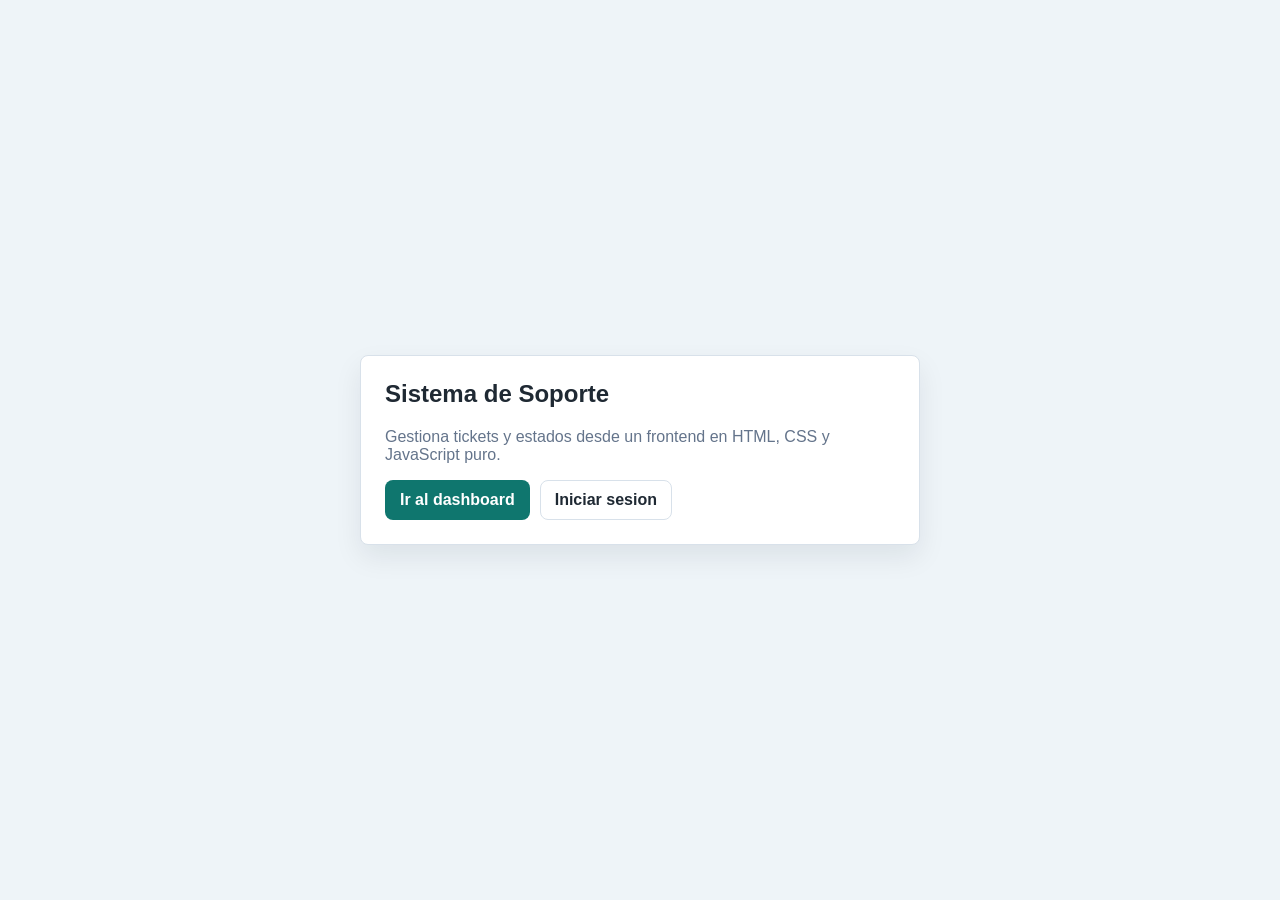
==== frontend/index.html @ 68940e79 "Changing the Project to an Object-Oriented Approach Changes are being made to refactor the project i" ====
<!DOCTYPE html>
<html lang="es">
<head>
    <meta charset="UTF-8">
    <meta name="viewport" content="width=device-width, initial-scale=1.0">
    <title>Sistema de Soporte</title>
    <link rel="stylesheet" href="css/styles.css">
</head>
<body>
    <main class="center-layout">
        <section class="panel compact">
            <h1>Sistema de Soporte</h1>
            <p class="muted">Gestiona tickets y estados desde un frontend en HTML, CSS y JavaScript puro.</p>
            <div class="actions">
                <a class="button primary" href="dashboard.html">Ir al dashboard</a>
                <a class="button secondary" href="login.html">Iniciar sesion</a>
            </div>
        </section>
    </main>
</body>
</html>
---- frontend/css/styles.css ----
:root {
    --bg: #eef4f8;
    --surface: #ffffff;
    --text: #1f2933;
    --muted: #64748b;
    --line: #d8e1ea;
    --primary: #0f766e;
    --primary-hover: #115e59;
    --danger: #b42318;
    --warning: #b7791f;
    --success: #15803d;
    --shadow: 0 12px 28px rgba(15, 23, 42, 0.08);
}

* {
    box-sizing: border-box;
}

body {
    margin: 0;
    min-height: 100vh;
    background: var(--bg);
    color: var(--text);
    font-family: Arial, Helvetica, sans-serif;
}

a {
    text-decoration: none;
}

h1,
h2,
p {
    margin-top: 0;
}

label {
    display: block;
    margin: 14px 0 6px;
    color: var(--text);
    font-weight: 700;
}

input,
textarea,
select {
    width: 100%;
    border: 1px solid var(--line);
    border-radius: 8px;
    padding: 11px 12px;
    color: var(--text);
    font: inherit;
}

textarea {
    resize: vertical;
}

.center-layout {
    display: grid;
    min-height: 100vh;
    place-items: center;
    padding: 24px;
}

.panel {
    background: var(--surface);
    border: 1px solid var(--line);
    border-radius: 8px;
    box-shadow: var(--shadow);
    padding: 24px;
}

.compact {
    max-width: 560px;
}

.auth-panel {
    width: min(390px, 100%);
}

.muted {
    color: var(--muted);
}

.topbar {
    display: flex;
    justify-content: space-between;
    gap: 16px;
    align-items: center;
    padding: 24px clamp(16px, 4vw, 40px);
    background: var(--surface);
    border-bottom: 1px solid var(--line);
}

.page-grid {
    display: grid;
    grid-template-columns: 380px 1fr;
    gap: 24px;
    padding: 24px clamp(16px, 4vw, 40px);
}

.actions,
.section-title {
    display: flex;
    gap: 10px;
    align-items: center;
    flex-wrap: wrap;
}

.section-title {
    justify-content: space-between;
    margin-bottom: 16px;
}

.toolbar-actions {
    display: flex;
    gap: 10px;
    align-items: center;
    flex-wrap: wrap;
}

.realtime-status {
    display: inline-flex;
    align-items: center;
    border-radius: 999px;
    padding: 6px 10px;
    font-size: 13px;
    font-weight: 700;
}

.realtime-status.online {
    background: #dcfce7;
    color: var(--success);
}

.realtime-status.offline {
    background: #fee4e2;
    color: var(--danger);
}

.section-title h2 {
    margin-bottom: 4px;
}

.button {
    display: inline-flex;
    align-items: center;
    justify-content: center;
    min-height: 40px;
    border: 1px solid transparent;
    border-radius: 8px;
    padding: 0 14px;
    cursor: pointer;
    font: inherit;
    font-weight: 700;
}

.button.primary {
    background: var(--primary);
    color: #ffffff;
}

.button.primary:hover {
    background: var(--primary-hover);
}

.button.secondary {
    background: #ffffff;
    border-color: var(--line);
    color: var(--text);
}

.button.danger {
    background: var(--danger);
    color: #ffffff;
}

.button.full {
    width: 100%;
    margin-top: 18px;
}

.invite-panel {
    border-top: 1px solid var(--line);
    margin-top: 24px;
    padding-top: 20px;
}

.invite-panel h3 {
    margin: 0 0 12px;
    font-size: 16px;
}

.invite-link {
    margin: 12px 0 0;
    overflow-wrap: anywhere;
    font-size: 13px;
}

.message {
    border-radius: 8px;
    margin-bottom: 14px;
    padding: 10px 12px;
}

.message.error {
    background: #fee4e2;
    color: var(--danger);
}

.message.success {
    background: #dcfce7;
    color: var(--success);
}

.hidden {
    display: none;
}

.table-panel {
    min-width: 0;
}

.table-wrap {
    overflow-x: auto;
}

.stats-row {
    display: grid;
    grid-template-columns: repeat(4, minmax(120px, 1fr));
    gap: 12px;
    margin-bottom: 18px;
}

.activity-panel {
    border-top: 1px solid var(--line);
    margin-top: 24px;
    padding-top: 20px;
}

.activity-panel h3 {
    margin: 0 0 12px;
    font-size: 16px;
}

.activity-list {
    display: grid;
    gap: 10px;
    margin: 0;
    padding: 0;
    list-style: none;
}

.activity-list li {
    display: flex;
    justify-content: space-between;
    gap: 12px;
    border: 1px solid var(--line);
    border-radius: 8px;
    background: #f8fafc;
    padding: 10px;
}

.activity-list small {
    color: var(--muted);
    white-space: nowrap;
}

.stat {
    border: 1px solid var(--line);
    border-radius: 8px;
    padding: 14px;
    background: #f8fafc;
}

.stat strong {
    display: block;
    margin-bottom: 4px;
    font-size: 24px;
}

.stat span {
    color: var(--muted);
    font-size: 13px;
}

table {
    width: 100%;
    border-collapse: collapse;
}

th,
td {
    border-bottom: 1px solid var(--line);
    padding: 12px;
    text-align: left;
    vertical-align: top;
}

th {
    color: var(--muted);
    font-size: 13px;
    text-transform: uppercase;
}

.badge {
    display: inline-flex;
    border-radius: 999px;
    padding: 4px 10px;
    font-size: 13px;
    font-weight: 700;
}

.badge.pendiente {
    background: #e2e8f0;
    color: #334155;
}

.badge.proceso {
    background: #fef3c7;
    color: var(--warning);
}

.badge.resuelto {
    background: #dcfce7;
    color: var(--success);
}

.row-actions {
    display: flex;
    gap: 8px;
    flex-wrap: wrap;
}

@media (max-width: 860px) {
    .topbar,
    .page-grid {
        display: block;
    }

    .topbar .button {
        margin-top: 14px;
    }

    .page-grid .panel + .panel {
        margin-top: 20px;
    }

    .stats-row {
        grid-template-columns: repeat(2, minmax(120px, 1fr));
    }
}
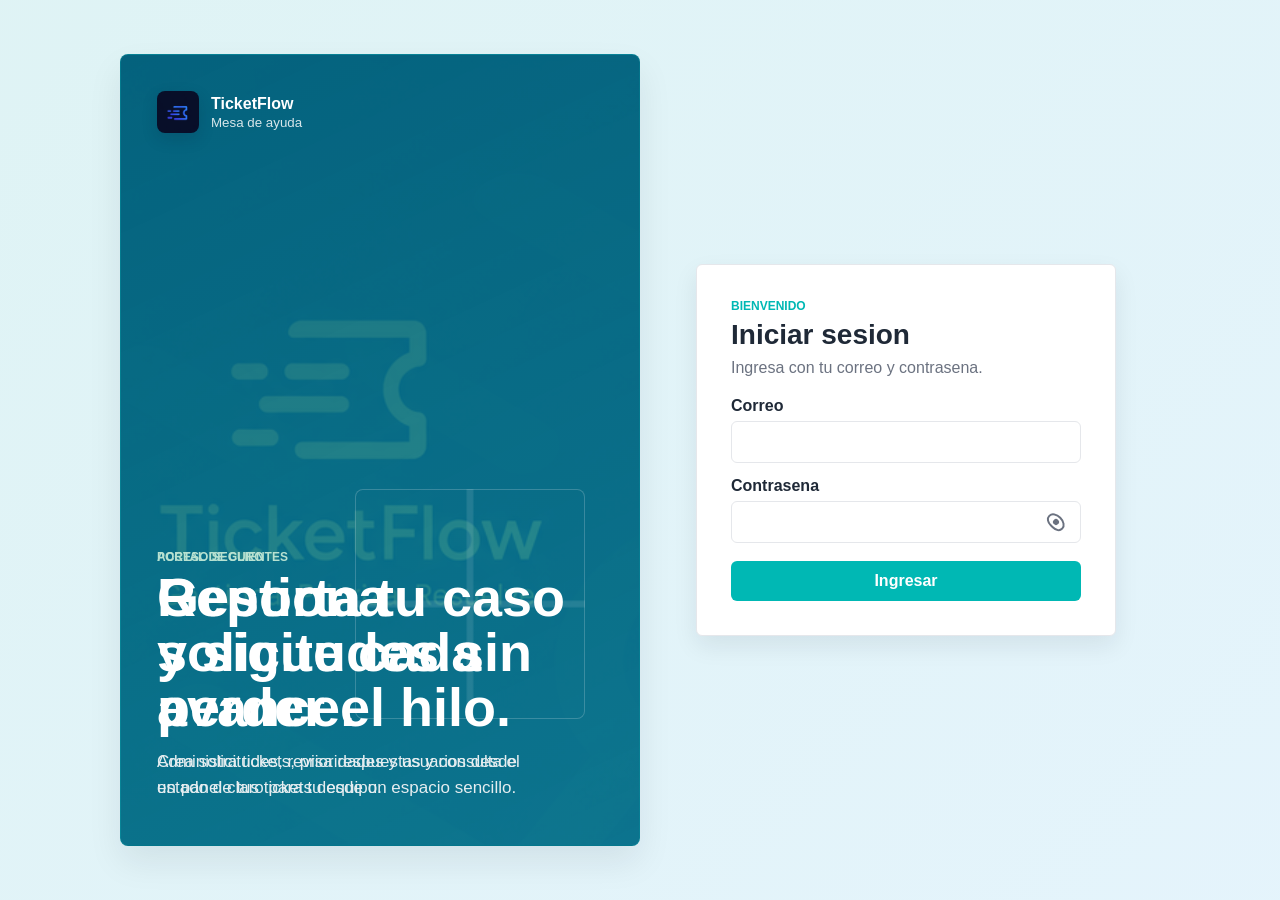
==== commit 80821db5: "actulización segunda version proyecto integrador cambios visuales y reestructuracion de funciones ge" ====
--- a/frontend/index.html
+++ b/frontend/index.html
@@ -3,19 +3,20 @@
 <head>
     <meta charset="UTF-8">
     <meta name="viewport" content="width=device-width, initial-scale=1.0">
+    <meta http-equiv="refresh" content="0; url=login.html">
     <title>Sistema de Soporte</title>
+    <link rel="icon" type="image/png" href="image/favicon_logo.png">
     <link rel="stylesheet" href="css/styles.css">
 </head>
 <body>
     <main class="center-layout">
         <section class="panel compact">
             <h1>Sistema de Soporte</h1>
-            <p class="muted">Gestiona tickets y estados desde un frontend en HTML, CSS y JavaScript puro.</p>
-            <div class="actions">
-                <a class="button primary" href="dashboard.html">Ir al dashboard</a>
-                <a class="button secondary" href="login.html">Iniciar sesion</a>
-            </div>
+            <p class="muted">Redirigiendo al inicio de sesion...</p>
         </section>
     </main>
+    <script>
+        window.location.replace("login.html");
+    </script>
 </body>
 </html>
--- a/frontend/css/styles.css
+++ b/frontend/css/styles.css
@@ -1,15 +1,27 @@
 :root {
-    --bg: #eef4f8;
-    --surface: #ffffff;
-    --text: #1f2933;
-    --muted: #64748b;
-    --line: #d8e1ea;
-    --primary: #0f766e;
-    --primary-hover: #115e59;
-    --danger: #b42318;
-    --warning: #b7791f;
-    --success: #15803d;
-    --shadow: 0 12px 28px rgba(15, 23, 42, 0.08);
+    --bg: #F8FAFC;
+    --sidebar: #007C7A;
+    --sidebar-dark: #005F73;
+    --sidebar-soft: #00B8B4;
+    --surface: #FFFFFF;
+    --surface-soft: #F8FAFC;
+    --text: #1F2937;
+    --muted: #6B7280;
+    --line: #E5E7EB;
+    --primary: #00B8B4;
+    --primary-hover: #00989A;
+    --danger: #EF4444;
+    --danger-hover: #D9363E;
+    --warning: #F59E0B;
+    --success: #22C55E;
+    --info: #38BDF8;
+    --case-path: #E6F7F7;
+    --row-hover: #F1F5F9;
+    --action: #FF4D4F;
+    --shadow: 0 10px 24px rgba(15, 23, 42, 0.08);
+    --shadow-hover: 0 16px 34px rgba(15, 23, 42, 0.08);
+    --motion-fast: 160ms ease;
+    --motion-medium: 260ms ease;
 }
 
 * {
@@ -24,6 +36,73 @@
     font-family: Arial, Helvetica, sans-serif;
 }
 
+.app-body {
+    display: grid;
+    grid-template-columns: 280px 1fr;
+    min-height: 100vh;
+    background: var(--bg);
+    transition: grid-template-columns var(--motion-medium);
+}
+
+.app-body.sidebar-collapsed {
+    grid-template-columns: 82px 1fr;
+}
+
+/* Animaciones generales: dan sensacion de respuesta sin depender de librerias externas. */
+@keyframes fade-up {
+    from {
+        opacity: 0;
+        transform: translateY(12px);
+    }
+
+    to {
+        opacity: 1;
+        transform: translateY(0);
+    }
+}
+
+@keyframes soft-pop {
+    0% {
+        opacity: 0;
+        transform: scale(0.98);
+    }
+
+    100% {
+        opacity: 1;
+        transform: scale(1);
+    }
+}
+
+@keyframes status-pulse {
+    0%,
+    100% {
+        box-shadow: 0 0 0 0 rgba(21, 128, 61, 0.24);
+    }
+
+    50% {
+        box-shadow: 0 0 0 6px rgba(21, 128, 61, 0);
+    }
+}
+
+@keyframes auth-copy-cycle {
+    0%,
+    42% {
+        opacity: 1;
+        transform: translateY(0);
+    }
+
+    48%,
+    92% {
+        opacity: 0;
+        transform: translateY(-10px);
+    }
+
+    100% {
+        opacity: 1;
+        transform: translateY(0);
+    }
+}
+
 a {
     text-decoration: none;
 }
@@ -46,10 +125,20 @@
 select {
     width: 100%;
     border: 1px solid var(--line);
-    border-radius: 8px;
+    border-radius: 6px;
     padding: 11px 12px;
+    background: var(--surface);
     color: var(--text);
     font: inherit;
+    transition: border-color var(--motion-fast), box-shadow var(--motion-fast), background var(--motion-fast);
+}
+
+input:focus,
+textarea:focus,
+select:focus {
+    border-color: var(--primary);
+    box-shadow: 0 0 0 3px rgba(0, 184, 180, 0.16);
+    outline: none;
 }
 
 textarea {
@@ -63,12 +152,177 @@
     padding: 24px;
 }
 
+.auth-body {
+    min-height: 100vh;
+    background:
+        linear-gradient(135deg, rgba(0, 184, 180, 0.10), rgba(56, 189, 248, 0.10)),
+        var(--bg);
+}
+
+.auth-layout {
+    display: grid;
+    grid-template-columns: minmax(320px, 520px) minmax(320px, 420px);
+    gap: clamp(22px, 5vw, 56px);
+    align-items: stretch;
+    width: min(1040px, calc(100% - 40px));
+    min-height: 100vh;
+    margin: 0 auto;
+    padding: clamp(24px, 6vh, 58px) 0;
+}
+
+.auth-hero {
+    position: relative;
+    display: flex;
+    min-height: 560px;
+    flex-direction: column;
+    justify-content: space-between;
+    overflow: hidden;
+    border: 1px solid rgba(0, 184, 180, 0.22);
+    border-radius: 8px;
+    background:
+        linear-gradient(155deg, rgba(0, 95, 115, 0.92), rgba(0, 124, 122, 0.82)),
+        url("../image/portada_mobile.png") center / cover,
+        repeating-linear-gradient(135deg, rgba(255, 255, 255, 0.10) 0 1px, transparent 1px 18px);
+    color: #ffffff;
+    padding: clamp(24px, 4vw, 36px);
+    box-shadow: var(--shadow-hover);
+    animation: fade-up var(--motion-medium) both;
+}
+
+.auth-hero::after {
+    content: "";
+    position: absolute;
+    right: clamp(18px, 5vw, 54px);
+    bottom: clamp(94px, 14vh, 128px);
+    width: min(230px, 44%);
+    aspect-ratio: 1;
+    border: 1px solid rgba(255, 255, 255, 0.22);
+    border-radius: 8px;
+    background:
+        linear-gradient(90deg, transparent 48%, rgba(255, 255, 255, 0.12) 49% 51%, transparent 52%),
+        linear-gradient(0deg, transparent 48%, rgba(255, 255, 255, 0.12) 49% 51%, transparent 52%);
+    opacity: 0.9;
+}
+
+.brand-logo {
+    display: block;
+    width: 42px;
+    height: 42px;
+    flex: 0 0 auto;
+    border-radius: 8px;
+    background: #ffffff;
+    object-fit: cover;
+    box-shadow: 0 6px 16px rgba(15, 23, 42, 0.16);
+}
+
+.auth-brand {
+    position: relative;
+    z-index: 1;
+    display: flex;
+    gap: 12px;
+    align-items: center;
+}
+
+.auth-brand .brand-mark {
+    background: #ffffff;
+    color: var(--primary);
+}
+
+.auth-brand strong,
+.auth-brand small {
+    display: block;
+}
+
+.auth-brand small {
+    margin-top: 2px;
+    color: #d7e6ea;
+}
+
+.auth-copy {
+    position: relative;
+    z-index: 1;
+    max-width: 440px;
+}
+
+.auth-copy-slider {
+    position: relative;
+    min-height: 250px;
+}
+
+.auth-copy-card {
+    position: absolute;
+    inset: 0;
+    display: flex;
+    flex-direction: column;
+    justify-content: center;
+    animation: auth-copy-cycle 9s ease-in-out infinite both;
+}
+
+.auth-copy-card:nth-child(2) {
+    animation-delay: -4.5s;
+}
+
+.auth-copy .eyebrow {
+    color: #b7e1d1;
+}
+
+.auth-copy h1 {
+    margin-bottom: 14px;
+    font-size: clamp(34px, 5vw, 54px);
+    line-height: 1.02;
+}
+
+.auth-copy p:not(.eyebrow) {
+    max-width: 380px;
+    color: #e5edf0;
+    font-size: 17px;
+    line-height: 1.55;
+}
+
+.auth-metrics {
+    position: relative;
+    z-index: 1;
+    display: grid;
+    grid-template-columns: repeat(3, minmax(0, 1fr));
+    gap: 10px;
+}
+
+.auth-metrics span {
+    min-width: 0;
+    border: 1px solid rgba(255, 255, 255, 0.18);
+    border-radius: 6px;
+    background: rgba(255, 255, 255, 0.08);
+    padding: 12px;
+}
+
+.auth-metrics strong,
+.auth-metrics small {
+    display: block;
+}
+
+.auth-metrics strong {
+    font-size: 20px;
+}
+
+.auth-metrics small {
+    margin-top: 4px;
+    color: #d7e6ea;
+    font-size: 12px;
+    line-height: 1.3;
+}
+
 .panel {
     background: var(--surface);
     border: 1px solid var(--line);
-    border-radius: 8px;
+    border-radius: 6px;
     box-shadow: var(--shadow);
     padding: 24px;
+    animation: fade-up var(--motion-medium) both;
+    transition: box-shadow var(--motion-medium), transform var(--motion-medium), border-color var(--motion-fast);
+}
+
+.panel:hover {
+    box-shadow: var(--shadow-hover);
 }
 
 .compact {
@@ -77,6 +331,21 @@
 
 .auth-panel {
     width: min(390px, 100%);
+}
+
+.auth-card {
+    align-self: center;
+    width: 100%;
+    padding: clamp(24px, 4vw, 34px);
+}
+
+.auth-card h2 {
+    margin-bottom: 8px;
+    font-size: 28px;
+}
+
+.auth-card form {
+    margin-top: 20px;
 }
 
 .muted {
@@ -93,6 +362,263 @@
     border-bottom: 1px solid var(--line);
 }
 
+.sidebar {
+    position: sticky;
+    top: 0;
+    display: flex;
+    flex-direction: column;
+    height: 100vh;
+    padding: 22px;
+    background: var(--sidebar);
+    color: #f8fafc;
+    animation: soft-pop var(--motion-medium) both;
+    transition: padding var(--motion-medium);
+}
+
+.brand-block {
+    display: flex;
+    gap: 12px;
+    align-items: center;
+    padding-bottom: 22px;
+    border-bottom: 1px solid rgba(255, 255, 255, 0.12);
+}
+
+.brand-copy {
+    min-width: 0;
+}
+
+.brand-block small {
+    display: block;
+    margin-top: 2px;
+    color: #b6c3cf;
+}
+
+.brand-mark {
+    display: grid;
+    width: 42px;
+    height: 42px;
+    place-items: center;
+    border-radius: 8px;
+    background: #f8fafc;
+    color: var(--sidebar);
+    font-weight: 800;
+}
+
+.sidebar-nav {
+    display: grid;
+    gap: 8px;
+    margin-top: 24px;
+}
+
+.nav-item {
+    display: flex;
+    align-items: center;
+    gap: 10px;
+    width: 100%;
+    border: 0;
+    border-radius: 8px;
+    padding: 12px 14px;
+    background: transparent;
+    color: #dce5ed;
+    cursor: pointer;
+    font: inherit;
+    font-weight: 700;
+    text-align: left;
+    transition: background var(--motion-fast), color var(--motion-fast), transform var(--motion-fast);
+}
+
+.nav-icon {
+    display: grid;
+    width: 22px;
+    min-width: 22px;
+    height: 22px;
+    place-items: center;
+    font-size: 18px;
+    line-height: 1;
+}
+
+.nav-label {
+    min-width: 0;
+    overflow: hidden;
+    text-overflow: ellipsis;
+    white-space: nowrap;
+}
+
+.sidebar-toggle {
+    display: grid;
+    width: 30px;
+    height: 30px;
+    place-items: center;
+    border: 1px solid rgba(255, 255, 255, 0.2);
+    border-radius: 6px;
+    margin-left: auto;
+    background: rgba(255, 255, 255, 0.08);
+    color: #ffffff;
+    cursor: pointer;
+    font: inherit;
+    font-size: 20px;
+    line-height: 1;
+    transition: background var(--motion-fast), transform var(--motion-fast);
+}
+
+.sidebar-toggle:hover {
+    background: rgba(255, 255, 255, 0.16);
+    transform: translateY(-1px);
+}
+
+.nav-item:hover,
+.nav-item.active {
+    background: var(--sidebar-soft);
+    color: #ffffff;
+}
+
+.nav-item:hover {
+    transform: translateX(3px);
+}
+
+.sidebar-footer {
+    display: grid;
+    gap: 12px;
+    margin-top: auto;
+}
+
+.app-body.sidebar-collapsed .sidebar {
+    padding: 18px 14px;
+}
+
+.app-body.sidebar-collapsed .brand-block {
+    justify-content: center;
+}
+
+.app-body.sidebar-collapsed .brand-copy,
+.app-body.sidebar-collapsed .nav-label,
+.app-body.sidebar-collapsed .realtime-status {
+    display: none;
+}
+
+.app-body.sidebar-collapsed .brand-logo {
+    width: 38px;
+    height: 38px;
+}
+
+.app-body.sidebar-collapsed .sidebar-toggle {
+    position: absolute;
+    top: 58px;
+    right: -13px;
+    background: var(--sidebar-dark);
+}
+
+.app-body.sidebar-collapsed .nav-item,
+.app-body.sidebar-collapsed .sidebar .button.secondary {
+    justify-content: center;
+    padding-inline: 0;
+}
+
+.app-body.sidebar-collapsed .sidebar-nav {
+    margin-top: 28px;
+}
+
+.workspace {
+    min-width: 0;
+    padding: 24px clamp(18px, 4vw, 40px);
+    animation: fade-up 320ms ease both;
+}
+
+.workspace-header {
+    display: flex;
+    justify-content: space-between;
+    gap: 18px;
+    align-items: flex-start;
+    margin-bottom: 24px;
+}
+
+.header-actions {
+    display: flex;
+    gap: 12px;
+    align-items: center;
+    flex-wrap: wrap;
+    justify-content: flex-end;
+}
+
+.session-chip {
+    display: flex;
+    gap: 10px;
+    align-items: center;
+    min-height: 44px;
+    border: 1px solid var(--line);
+    border-radius: 6px;
+    background: var(--surface);
+    padding: 6px 10px 6px 6px;
+    box-shadow: 0 6px 16px rgba(15, 23, 42, 0.08);
+}
+
+.session-chip strong,
+.session-chip small {
+    display: block;
+}
+
+.session-chip strong {
+    max-width: 170px;
+    overflow: hidden;
+    font-size: 13px;
+    text-overflow: ellipsis;
+    white-space: nowrap;
+}
+
+.session-chip small {
+    color: var(--muted);
+    font-size: 12px;
+}
+
+.session-avatar,
+.session-photo {
+    width: 34px;
+    height: 34px;
+    flex: 0 0 auto;
+    border-radius: 6px;
+}
+
+.session-avatar {
+    display: grid;
+    place-items: center;
+    background: var(--primary);
+    color: #ffffff;
+    font-weight: 800;
+}
+
+.session-photo {
+    display: block;
+    object-fit: cover;
+}
+
+.eyebrow {
+    margin-bottom: 6px;
+    color: var(--primary);
+    font-size: 12px;
+    font-weight: 800;
+    text-transform: uppercase;
+}
+
+.module-view {
+    display: none;
+}
+
+.module-view.active {
+    display: block;
+    animation: fade-up var(--motion-medium) both;
+}
+
+.split-layout {
+    display: grid;
+    grid-template-columns: minmax(360px, 520px) 1fr;
+    gap: 24px;
+    align-items: start;
+}
+
+.create-layout {
+    grid-template-columns: minmax(420px, 640px) minmax(280px, 1fr);
+}
+
 .page-grid {
     display: grid;
     grid-template-columns: 380px 1fr;
@@ -118,6 +644,23 @@
     gap: 10px;
     align-items: center;
     flex-wrap: wrap;
+}
+
+.support-search {
+    width: min(360px, 100%);
+}
+
+.support-search input {
+    min-height: 42px;
+}
+
+.sr-only {
+    position: absolute;
+    width: 1px;
+    height: 1px;
+    overflow: hidden;
+    clip: rect(0, 0, 0, 0);
+    white-space: nowrap;
 }
 
 .realtime-status {
@@ -127,15 +670,17 @@
     padding: 6px 10px;
     font-size: 13px;
     font-weight: 700;
+    transition: background var(--motion-fast), color var(--motion-fast), transform var(--motion-fast);
 }
 
 .realtime-status.online {
-    background: #dcfce7;
+    background: #DCFCE7;
     color: var(--success);
+    animation: status-pulse 1.8s ease-in-out infinite;
 }
 
 .realtime-status.offline {
-    background: #fee4e2;
+    background: #FEE2E2;
     color: var(--danger);
 }
 
@@ -154,6 +699,29 @@
     cursor: pointer;
     font: inherit;
     font-weight: 700;
+    transition: background var(--motion-fast), border-color var(--motion-fast), color var(--motion-fast), transform var(--motion-fast), box-shadow var(--motion-fast);
+}
+
+.button:hover {
+    transform: translateY(-1px);
+    box-shadow: 0 8px 18px rgba(15, 23, 42, 0.12);
+}
+
+.button:disabled {
+    cursor: not-allowed;
+    opacity: 0.58;
+    transform: none;
+    box-shadow: none;
+}
+
+.button:active {
+    transform: translateY(0);
+    box-shadow: none;
+}
+
+.button:focus-visible {
+    outline: 3px solid rgba(0, 184, 180, 0.28);
+    outline-offset: 2px;
 }
 
 .button.primary {
@@ -166,9 +734,15 @@
 }
 
 .button.secondary {
-    background: #ffffff;
+    background: var(--surface);
     border-color: var(--line);
     color: var(--text);
+}
+
+.sidebar .button.secondary {
+    background: transparent;
+    border-color: rgba(255, 255, 255, 0.18);
+    color: #f8fafc;
 }
 
 .button.danger {
@@ -176,15 +750,28 @@
     color: #ffffff;
 }
 
+.button.danger:hover {
+    background: var(--danger-hover);
+}
+
+#reload-button {
+    background: var(--action);
+    border-color: var(--action);
+    color: #ffffff;
+}
+
+#reload-button:hover {
+    background: var(--danger-hover);
+    border-color: var(--danger-hover);
+}
+
 .button.full {
     width: 100%;
     margin-top: 18px;
 }
 
 .invite-panel {
-    border-top: 1px solid var(--line);
-    margin-top: 24px;
-    padding-top: 20px;
+    max-width: 560px;
 }
 
 .invite-panel h3 {
@@ -198,10 +785,66 @@
     font-size: 13px;
 }
 
+.users-layout {
+    display: grid;
+    grid-template-columns: minmax(280px, 380px) minmax(0, 1fr);
+    gap: 24px;
+    align-items: start;
+}
+
+.user-invite-card {
+    position: sticky;
+    top: 24px;
+}
+
+.users-panel {
+    min-width: 0;
+}
+
+.user-cell {
+    display: flex;
+    gap: 12px;
+    align-items: center;
+}
+
+.user-cell strong,
+.user-cell span {
+    display: block;
+}
+
+.mini-avatar,
+.mini-photo {
+    display: grid;
+    width: 38px;
+    height: 38px;
+    flex: 0 0 auto;
+    border-radius: 6px;
+}
+
+.mini-avatar {
+    place-items: center;
+    background: var(--case-path);
+    color: var(--primary);
+    font-weight: 800;
+}
+
+.mini-photo {
+    display: block;
+    object-fit: cover;
+}
+
+.user-note {
+    display: block;
+    margin-top: 8px;
+    font-size: 12px;
+    font-weight: 700;
+}
+
 .message {
     border-radius: 8px;
     margin-bottom: 14px;
     padding: 10px 12px;
+    animation: soft-pop var(--motion-medium) both;
 }
 
 .message.error {
@@ -224,6 +867,28 @@
 
 .table-wrap {
     overflow-x: auto;
+}
+
+.reports-summary {
+    display: grid;
+    grid-template-columns: repeat(5, minmax(120px, 1fr));
+    gap: 10px;
+    margin: 2px 0 16px;
+}
+
+.reports-summary span {
+    border: 1px solid var(--line);
+    border-radius: 6px;
+    background: var(--surface-soft);
+    padding: 10px 12px;
+    color: var(--muted);
+    font-size: 13px;
+}
+
+.reports-summary strong {
+    display: block;
+    color: var(--text);
+    font-size: 20px;
 }
 
 .stats-row {
@@ -237,6 +902,205 @@
     border-top: 1px solid var(--line);
     margin-top: 24px;
     padding-top: 20px;
+}
+
+.activity-card {
+    min-height: 280px;
+}
+
+.create-panel {
+    position: relative;
+    overflow: hidden;
+}
+
+.create-panel::before {
+    content: "";
+    position: absolute;
+    top: 0;
+    left: 0;
+    width: 100%;
+    height: 5px;
+    background: linear-gradient(90deg, var(--primary), var(--info), var(--success));
+}
+
+.create-hero {
+    display: flex;
+    justify-content: space-between;
+    gap: 18px;
+    align-items: flex-start;
+    margin-bottom: 18px;
+}
+
+.create-hero h2 {
+    margin-bottom: 6px;
+}
+
+.create-counter {
+    display: grid;
+    min-width: 46px;
+    height: 46px;
+    place-items: center;
+    border: 1px solid rgba(0, 184, 180, 0.24);
+    border-radius: 999px;
+    background: var(--case-path);
+    color: var(--primary);
+    font-weight: 800;
+}
+
+.create-steps {
+    display: grid;
+    grid-template-columns: repeat(2, minmax(0, 1fr));
+    gap: 10px;
+    margin-bottom: 20px;
+}
+
+.create-step {
+    position: relative;
+    border: 1px solid var(--line);
+    border-radius: 6px;
+    padding: 10px 12px 10px 34px;
+    background: var(--surface-soft);
+    color: var(--muted);
+    font-size: 13px;
+    font-weight: 800;
+    transition: background var(--motion-fast), border-color var(--motion-fast), color var(--motion-fast), transform var(--motion-fast);
+}
+
+.create-step::before {
+    content: "";
+    position: absolute;
+    top: 50%;
+    left: 12px;
+    width: 10px;
+    height: 10px;
+    border: 2px solid currentColor;
+    border-radius: 999px;
+    transform: translateY(-50%);
+}
+
+.create-step.active {
+    border-color: rgba(0, 184, 180, 0.34);
+    background: var(--case-path);
+    color: var(--primary);
+    transform: translateY(-1px);
+}
+
+.create-step.complete {
+    border-color: rgba(34, 197, 94, 0.34);
+    background: #DCFCE7;
+    color: var(--success);
+}
+
+.form-section {
+    border: 1px solid var(--line);
+    border-radius: 6px;
+    padding: 16px;
+    background: linear-gradient(180deg, var(--surface), var(--surface-soft));
+}
+
+.create-side-card {
+    display: grid;
+    gap: 18px;
+}
+
+.case-tip {
+    border: 1px solid rgba(0, 184, 180, 0.18);
+    border-radius: 6px;
+    padding: 14px;
+    background: var(--case-path);
+}
+
+.case-tip strong {
+    display: block;
+    margin-bottom: 6px;
+}
+
+.case-tip p {
+    margin: 0;
+}
+
+.department-tree {
+    display: grid;
+    gap: 8px;
+    margin-top: 8px;
+}
+
+.tree-node {
+    border: 1px solid var(--line);
+    border-radius: 8px;
+    background: var(--surface-soft);
+    transition: border-color var(--motion-fast), box-shadow var(--motion-fast), transform var(--motion-fast);
+}
+
+.tree-node:hover {
+    transform: translateY(-1px);
+}
+
+.tree-node[open] {
+    border-color: rgba(0, 184, 180, 0.42);
+    box-shadow: 0 8px 18px rgba(15, 23, 42, 0.08);
+}
+
+.tree-node summary {
+    cursor: pointer;
+    padding: 11px 12px;
+    font-weight: 800;
+}
+
+.tree-node.nested {
+    margin: 0 10px 10px;
+    background: var(--surface);
+}
+
+.tree-options {
+    display: grid;
+    gap: 8px;
+    padding: 0 12px 12px;
+}
+
+.tree-option {
+    border: 1px solid var(--line);
+    border-radius: 8px;
+    padding: 10px;
+    background: var(--surface);
+    color: var(--text);
+    cursor: pointer;
+    font: inherit;
+    text-align: left;
+    transition: border-color var(--motion-fast), color var(--motion-fast), transform var(--motion-fast), background var(--motion-fast);
+}
+
+.tree-option:hover {
+    border-color: var(--primary);
+    background: var(--case-path);
+    color: var(--primary);
+    transform: translateX(3px);
+}
+
+.selected-path {
+    border-radius: 8px;
+    margin: 10px 0 0;
+    padding: 10px;
+    background: var(--case-path);
+    color: var(--primary);
+    font-size: 13px;
+    font-weight: 800;
+    transition: background var(--motion-fast), color var(--motion-fast), box-shadow var(--motion-fast);
+}
+
+.selected-path-ready {
+    box-shadow: inset 4px 0 0 var(--success);
+}
+
+/* El formulario de caso aparece despues de elegir la clasificacion del ticket. */
+.ticket-details {
+    border-top: 1px solid var(--line);
+    margin-top: 18px;
+    padding-top: 18px;
+}
+
+.ticket-details.revealed {
+    animation: fade-up var(--motion-medium) both;
 }
 
 .activity-panel h3 {
@@ -258,8 +1122,9 @@
     gap: 12px;
     border: 1px solid var(--line);
     border-radius: 8px;
-    background: #f8fafc;
+    background: var(--surface-soft);
     padding: 10px;
+    animation: fade-up var(--motion-medium) both;
 }
 
 .activity-list small {
@@ -271,7 +1136,14 @@
     border: 1px solid var(--line);
     border-radius: 8px;
     padding: 14px;
-    background: #f8fafc;
+    background: var(--surface-soft);
+    transition: transform var(--motion-fast), border-color var(--motion-fast), box-shadow var(--motion-fast);
+}
+
+.stat:hover {
+    border-color: rgba(0, 184, 180, 0.32);
+    box-shadow: 0 10px 22px rgba(15, 23, 42, 0.08);
+    transform: translateY(-2px);
 }
 
 .stat strong {
@@ -288,6 +1160,36 @@
 table {
     width: 100%;
     border-collapse: collapse;
+}
+
+.reports-table {
+    table-layout: fixed;
+    min-width: 1040px;
+}
+
+.reports-table th:nth-child(1) {
+    width: 132px;
+}
+
+.reports-table th:nth-child(2) {
+    width: 170px;
+}
+
+.reports-table th:nth-child(3) {
+    width: 138px;
+}
+
+.reports-table th:nth-child(4) {
+    width: 250px;
+}
+
+.reports-table th:nth-child(5) {
+    width: 170px;
+}
+
+.reports-table th:nth-child(6),
+.reports-table th:nth-child(7) {
+    width: 150px;
 }
 
 th,
@@ -298,6 +1200,14 @@
     vertical-align: top;
 }
 
+tbody tr {
+    transition: background var(--motion-fast), transform var(--motion-fast);
+}
+
+tbody tr:hover {
+    background: var(--row-hover);
+}
+
 th {
     color: var(--muted);
     font-size: 13px;
@@ -310,21 +1220,243 @@
     padding: 4px 10px;
     font-size: 13px;
     font-weight: 700;
+    transition: transform var(--motion-fast), filter var(--motion-fast);
+}
+
+.badge:hover {
+    filter: saturate(1.08);
+    transform: translateY(-1px);
 }
 
 .badge.pendiente {
-    background: #e2e8f0;
-    color: #334155;
+    background: #E5E7EB;
+    color: var(--text);
 }
 
 .badge.proceso {
-    background: #fef3c7;
+    background: #FEF3C7;
     color: var(--warning);
 }
 
 .badge.resuelto {
-    background: #dcfce7;
+    background: #DCFCE7;
     color: var(--success);
+}
+
+.badge.priority-baja {
+    background: #E0F2FE;
+    color: var(--info);
+}
+
+.badge.priority-media {
+    background: #FEF3C7;
+    color: var(--warning);
+}
+
+.badge.priority-alta {
+    background: #FFE4E6;
+    color: var(--action);
+}
+
+.badge.priority-critica {
+    background: #FEE2E2;
+    color: var(--danger);
+}
+
+.report-row td:first-child strong,
+.report-row td:first-child span {
+    display: block;
+}
+
+.report-row td:first-child strong {
+    margin-bottom: 4px;
+    font-size: 15px;
+}
+
+.report-row.status-pendiente {
+    box-shadow: inset 4px 0 0 #9CA3AF;
+}
+
+.report-row.status-proceso {
+    box-shadow: inset 4px 0 0 var(--warning);
+}
+
+.report-row.status-resuelto {
+    background: #F7FEF9;
+    box-shadow: inset 4px 0 0 var(--success);
+}
+
+.report-row.priority-alta td:nth-child(6) {
+    background: #FFF7F7;
+}
+
+.report-row.priority-critica td:nth-child(6) {
+    background: #FEF2F2;
+}
+
+.report-control {
+    display: grid;
+    gap: 8px;
+}
+
+.report-control select {
+    min-height: 38px;
+    padding: 8px 10px;
+}
+
+.report-control select:disabled {
+    border-color: #D1D5DB;
+    background: #F3F4F6;
+    color: #6B7280;
+}
+
+.locked-note {
+    display: inline-flex;
+    width: fit-content;
+    border: 1px solid #BBF7D0;
+    border-radius: 999px;
+    margin-top: 6px;
+    padding: 3px 8px;
+    background: #F0FDF4;
+    color: #15803D;
+    font-size: 12px;
+    font-weight: 800;
+}
+
+.clip-text {
+    display: block;
+    max-width: 100%;
+    overflow: hidden;
+    text-overflow: ellipsis;
+    white-space: nowrap;
+}
+
+.clip-text:hover {
+    position: relative;
+    z-index: 5;
+    width: max-content;
+    max-width: min(420px, 70vw);
+    border: 1px solid var(--line);
+    border-radius: 6px;
+    background: #ffffff;
+    box-shadow: var(--shadow-hover);
+    padding: 8px 10px;
+    color: var(--text);
+    white-space: normal;
+}
+
+.profile-panel {
+    max-width: 920px;
+}
+
+.profile-form {
+    display: grid;
+    gap: 18px;
+}
+
+.profile-card {
+    display: flex;
+    gap: 16px;
+    align-items: center;
+    border: 1px solid var(--line);
+    border-radius: 8px;
+    padding: 18px;
+    background: #f8fafc;
+    transition: border-color var(--motion-fast), transform var(--motion-fast);
+}
+
+.profile-shell {
+    padding: 0;
+    overflow: hidden;
+}
+
+.profile-hero-card {
+    border: 0;
+    border-bottom: 1px solid var(--line);
+    border-radius: 0;
+    padding: 28px;
+    background: #ffffff;
+}
+
+.profile-edit-card {
+    padding: 26px 28px 28px;
+}
+
+.profile-hero-card h3 {
+    margin: 0 0 4px;
+    font-size: 24px;
+}
+
+.profile-card:hover:not(.profile-hero-card) {
+    border-color: rgba(0, 184, 180, 0.36);
+    transform: translateY(-2px);
+}
+
+.profile-photo-picker {
+    display: flex;
+    width: 138px;
+    min-width: 138px;
+    gap: 8px;
+    align-items: center;
+    flex-direction: column;
+    margin: 0;
+    color: var(--muted);
+    cursor: pointer;
+}
+
+.profile-photo-frame {
+    display: grid;
+    width: 104px;
+    height: 104px;
+    place-items: center;
+    border: 1px solid var(--line);
+    border-radius: 6px;
+    background: var(--surface-soft);
+    box-shadow: inset 0 0 0 4px #ffffff;
+}
+
+.profile-photo-picker small {
+    font-size: 12px;
+    font-weight: 700;
+}
+
+.profile-avatar {
+    display: grid;
+    width: 88px;
+    height: 88px;
+    place-items: center;
+    border-radius: 8px;
+    background: var(--primary);
+    color: #ffffff;
+    font-size: 28px;
+    font-weight: 800;
+}
+
+.profile-photo {
+    display: block;
+    width: 88px;
+    height: 88px;
+    border: 0;
+    border-radius: 6px;
+    object-fit: cover;
+}
+
+.session-avatar.hidden,
+.session-photo.hidden,
+.profile-avatar.hidden,
+.profile-photo.hidden {
+    display: none;
+}
+
+.profile-fields {
+    display: grid;
+    grid-template-columns: repeat(2, minmax(0, 1fr));
+    gap: 0 14px;
+}
+
+.profile-fields label[for="profile-bio"],
+.profile-fields #profile-bio {
+    grid-column: 1 / -1;
 }
 
 .row-actions {
@@ -333,12 +1465,480 @@
     flex-wrap: wrap;
 }
 
+/* Ajuste visual minimalista: paleta sobria, bordes discretos y superficies limpias. */
+.panel,
+.brand-mark,
+.nav-item,
+.button,
+input,
+textarea,
+select,
+.tree-node,
+.tree-option,
+.selected-path,
+.activity-list li,
+.stat,
+.profile-card,
+.profile-avatar,
+.message {
+    border-radius: 6px;
+}
+
+.app-body {
+    background: var(--bg);
+}
+
+.tree-node,
+.activity-list li,
+.stat,
+.profile-card,
+tbody tr:hover {
+    background: var(--row-hover);
+}
+
+.tree-option:hover,
+.selected-path {
+    background: var(--case-path);
+}
+
+.tree-node[open],
+.stat:hover,
+.profile-card:hover:not(.profile-hero-card) {
+    border-color: rgba(0, 184, 180, 0.34);
+}
+
+.button:focus-visible {
+    outline-color: rgba(0, 184, 180, 0.28);
+}
+
+.realtime-status.online,
+.message.success,
+.badge.resuelto {
+    background: #DCFCE7;
+}
+
+.realtime-status.offline,
+.message.error,
+.badge.priority-critica {
+    background: #FEE2E2;
+}
+
+.badge.pendiente {
+    background: #E5E7EB;
+    color: var(--text);
+}
+
+.badge.proceso,
+.badge.priority-media {
+    background: #FEF3C7;
+}
+
+.badge.priority-baja {
+    background: #E0F2FE;
+    color: var(--info);
+}
+
+.badge.priority-alta {
+    background: #FFE4E6;
+    color: var(--action);
+}
+
+/* Campo de contrasena con control de visibilidad integrado. */
+.password-field {
+    position: relative;
+}
+
+.password-field input {
+    padding-right: 48px;
+}
+
+.password-field input::-ms-reveal,
+.password-field input::-ms-clear {
+    display: none;
+}
+
+.password-toggle {
+    position: absolute;
+    top: 50%;
+    right: 8px;
+    display: grid;
+    width: 34px;
+    height: 34px;
+    place-items: center;
+    border: 1px solid transparent;
+    border-radius: 5px;
+    background: transparent;
+    color: var(--muted);
+    cursor: pointer;
+    font: inherit;
+    transform: translateY(-50%);
+    transition: background var(--motion-fast), color var(--motion-fast);
+}
+
+.password-toggle:hover,
+.password-toggle[aria-pressed="true"] {
+    background: var(--case-path);
+    color: var(--primary);
+}
+
+.password-icon {
+    position: relative;
+    display: block;
+    width: 20px;
+    height: 14px;
+    border: 2px solid currentColor;
+    border-radius: 70% 70% 60% 60%;
+    transform: rotate(45deg);
+}
+
+.password-icon::before {
+    content: "";
+    position: absolute;
+    top: 50%;
+    left: 50%;
+    width: 6px;
+    height: 6px;
+    border-radius: 999px;
+    background: currentColor;
+    transform: translate(-50%, -50%);
+}
+
+.password-icon::after {
+    content: "";
+    position: absolute;
+    top: 50%;
+    left: -5px;
+    display: none;
+    width: 28px;
+    height: 2px;
+    border-radius: 999px;
+    background: currentColor;
+    transform: rotate(90deg) translateX(-50%);
+    transform-origin: left center;
+}
+
+.password-icon-hidden::after {
+    display: block;
+}
+
+/* Notificaciones emergentes usadas por login, registro y dashboard. */
+.toast-stack {
+    position: fixed;
+    top: 18px;
+    right: 18px;
+    z-index: 1000;
+    display: grid;
+    width: min(360px, calc(100vw - 36px));
+    gap: 10px;
+}
+
+.toast {
+    display: grid;
+    grid-template-columns: 10px 1fr auto;
+    gap: 10px;
+    align-items: start;
+    border: 1px solid var(--line);
+    border-left-width: 4px;
+    border-radius: 6px;
+    background: #ffffff;
+    box-shadow: var(--shadow-hover);
+    padding: 12px;
+    animation: soft-pop var(--motion-medium) both;
+}
+
+.toast p {
+    margin: 0;
+    line-height: 1.35;
+}
+
+.toast button {
+    border: 0;
+    background: transparent;
+    color: var(--muted);
+    cursor: pointer;
+    font-size: 20px;
+    line-height: 1;
+}
+
+.toast-dot {
+    width: 9px;
+    height: 9px;
+    margin-top: 5px;
+    border-radius: 999px;
+}
+
+.toast-success {
+    border-left-color: var(--success);
+}
+
+.toast-success .toast-dot {
+    background: var(--success);
+}
+
+.toast-error {
+    border-left-color: var(--danger);
+}
+
+.toast-error .toast-dot {
+    background: var(--danger);
+}
+
+.toast-info {
+    border-left-color: var(--info);
+}
+
+.toast-info .toast-dot {
+    background: var(--info);
+}
+
+.toast-warning {
+    border-left-color: var(--warning);
+}
+
+.toast-warning .toast-dot {
+    background: var(--warning);
+}
+
+.toast-error {
+    background: #fff8f7;
+}
+
+.toast-success {
+    background: #f7fbf8;
+}
+
+.toast-leaving {
+    opacity: 0;
+    transform: translateY(-8px);
+    transition: opacity var(--motion-fast), transform var(--motion-fast);
+}
+
+/* Dialogo propio para reemplazar confirmaciones nativas del navegador. */
+.dialog-overlay {
+    position: fixed;
+    inset: 0;
+    z-index: 1100;
+    display: grid;
+    place-items: center;
+    padding: 20px;
+    background: rgba(15, 23, 42, 0.42);
+    animation: soft-pop var(--motion-fast) both;
+}
+
+.dialog {
+    width: min(420px, 100%);
+    border: 1px solid var(--line);
+    border-radius: 6px;
+    background: var(--surface);
+    box-shadow: var(--shadow-hover);
+    padding: 22px;
+}
+
+.dialog-wide {
+    width: min(560px, 100%);
+}
+
+.dialog h2 {
+    margin-bottom: 8px;
+    font-size: 20px;
+}
+
+.dialog p {
+    color: var(--muted);
+    line-height: 1.45;
+}
+
+.dialog label {
+    margin-top: 16px;
+}
+
+.dialog textarea {
+    min-height: 132px;
+}
+
+.dialog-error {
+    margin: 8px 0 0;
+    color: var(--danger) !important;
+    font-size: 13px;
+    font-weight: 700;
+}
+
+.dialog-actions {
+    display: flex;
+    justify-content: flex-end;
+    gap: 10px;
+    margin-top: 20px;
+}
+
+.dialog-leaving {
+    opacity: 0;
+    transition: opacity var(--motion-fast);
+}
+
+/* Respeta usuarios que prefieren menos movimiento y evita animaciones innecesarias. */
+@media (prefers-reduced-motion: reduce) {
+    *,
+    *::before,
+    *::after {
+        animation-duration: 1ms !important;
+        animation-iteration-count: 1 !important;
+        scroll-behavior: auto !important;
+        transition-duration: 1ms !important;
+    }
+
+    .auth-copy-card {
+        animation: none !important;
+    }
+
+    .auth-copy-card:first-child {
+        display: none;
+    }
+
+    .auth-copy-card:nth-child(2) {
+        display: flex;
+    }
+}
+
 @media (max-width: 860px) {
+    .auth-layout {
+        grid-template-columns: 1fr;
+        width: min(560px, calc(100% - 28px));
+        min-height: auto;
+        padding: 18px 0 26px;
+    }
+
+    .auth-hero {
+        min-height: auto;
+        gap: 26px;
+        padding: 22px;
+    }
+
+    .auth-hero::after {
+        right: 20px;
+        bottom: 92px;
+        width: 150px;
+    }
+
+    .auth-copy h1 {
+        font-size: 32px;
+    }
+
+    .auth-copy p:not(.eyebrow) {
+        font-size: 15px;
+    }
+
+    .auth-card {
+        align-self: stretch;
+    }
+
+    .app-body {
+        display: block;
+    }
+
+    .app-body.sidebar-collapsed {
+        display: block;
+    }
+
+    .sidebar {
+        position: relative;
+        height: auto;
+        padding: 16px;
+    }
+
+    .app-body.sidebar-collapsed .sidebar {
+        padding: 16px;
+    }
+
+    .app-body.sidebar-collapsed .brand-copy,
+    .app-body.sidebar-collapsed .nav-label,
+    .app-body.sidebar-collapsed .realtime-status {
+        display: block;
+    }
+
+    .app-body.sidebar-collapsed .sidebar-toggle {
+        position: static;
+        margin-left: auto;
+        background: rgba(255, 255, 255, 0.08);
+    }
+
+    .brand-block {
+        padding-bottom: 16px;
+    }
+
+    .app-body.sidebar-collapsed .brand-block {
+        justify-content: flex-start;
+    }
+
+    .sidebar-nav {
+        display: flex;
+        gap: 8px;
+        margin-top: 16px;
+        overflow-x: auto;
+        padding-bottom: 4px;
+    }
+
+    .nav-item {
+        flex: 0 0 auto;
+        width: auto;
+        white-space: nowrap;
+    }
+
+    .app-body.sidebar-collapsed .nav-item,
+    .app-body.sidebar-collapsed .sidebar .button.secondary {
+        justify-content: flex-start;
+        padding-inline: 14px;
+    }
+
+    .sidebar-footer {
+        display: flex;
+        gap: 10px;
+        align-items: center;
+        margin-top: 14px;
+    }
+
+    .sidebar-footer .button.full {
+        width: auto;
+        margin-top: 0;
+    }
+
+    .workspace {
+        padding: 18px 14px 28px;
+    }
+
     .topbar,
     .page-grid {
         display: block;
     }
 
+    .workspace-header {
+        display: grid;
+    }
+
+    .header-actions {
+        justify-content: flex-start;
+        margin-top: 14px;
+    }
+
+    .session-chip {
+        max-width: 100%;
+    }
+
+    .split-layout {
+        display: block;
+    }
+
+    .create-hero {
+        display: block;
+    }
+
+    .create-counter {
+        margin-top: 12px;
+    }
+
+    .create-steps {
+        grid-template-columns: 1fr;
+    }
+
     .topbar .button {
         margin-top: 14px;
     }
@@ -347,7 +1947,127 @@
         margin-top: 20px;
     }
 
+    .split-layout .panel + .panel {
+        margin-top: 20px;
+    }
+
     .stats-row {
         grid-template-columns: repeat(2, minmax(120px, 1fr));
     }
-}
+
+    .reports-summary {
+        grid-template-columns: repeat(2, minmax(120px, 1fr));
+    }
+
+    .profile-card,
+    .profile-fields,
+    .users-layout {
+        display: block;
+    }
+
+    .user-invite-card {
+        position: static;
+        margin-bottom: 20px;
+    }
+
+    .profile-shell {
+        padding: 0;
+    }
+
+    .profile-hero-card,
+    .profile-edit-card {
+        padding: 22px;
+    }
+
+    .profile-photo-picker {
+        margin-bottom: 14px;
+        align-items: flex-start;
+    }
+}
+
+@media (max-width: 560px) {
+    body {
+        font-size: 15px;
+    }
+
+    .center-layout {
+        padding: 14px;
+    }
+
+    .auth-layout {
+        width: calc(100% - 20px);
+        padding-top: 10px;
+    }
+
+    .auth-hero {
+        gap: 18px;
+        padding: 18px;
+    }
+
+    .auth-hero::after {
+        display: none;
+    }
+
+    .auth-copy h1 {
+        font-size: 28px;
+    }
+
+    .auth-metrics {
+        grid-template-columns: 1fr;
+    }
+
+    .panel,
+    .auth-card {
+        padding: 18px;
+    }
+
+    input,
+    textarea,
+    select {
+        min-height: 44px;
+    }
+
+    .button {
+        width: 100%;
+        min-height: 44px;
+    }
+
+    .toolbar-actions,
+    .row-actions,
+    .actions,
+    .header-actions,
+    .dialog-actions {
+        display: grid;
+        grid-template-columns: 1fr;
+        width: 100%;
+    }
+
+    .stats-row {
+        grid-template-columns: 1fr;
+    }
+
+    .reports-summary {
+        grid-template-columns: 1fr;
+    }
+
+    .section-title {
+        display: block;
+    }
+
+    .section-title .button,
+    .section-title .toolbar-actions {
+        margin-top: 12px;
+    }
+
+    th,
+    td {
+        padding: 10px 8px;
+        font-size: 13px;
+    }
+
+    .toast-stack {
+        top: 10px;
+        right: 10px;
+        width: calc(100vw - 20px);
+    }
+}
